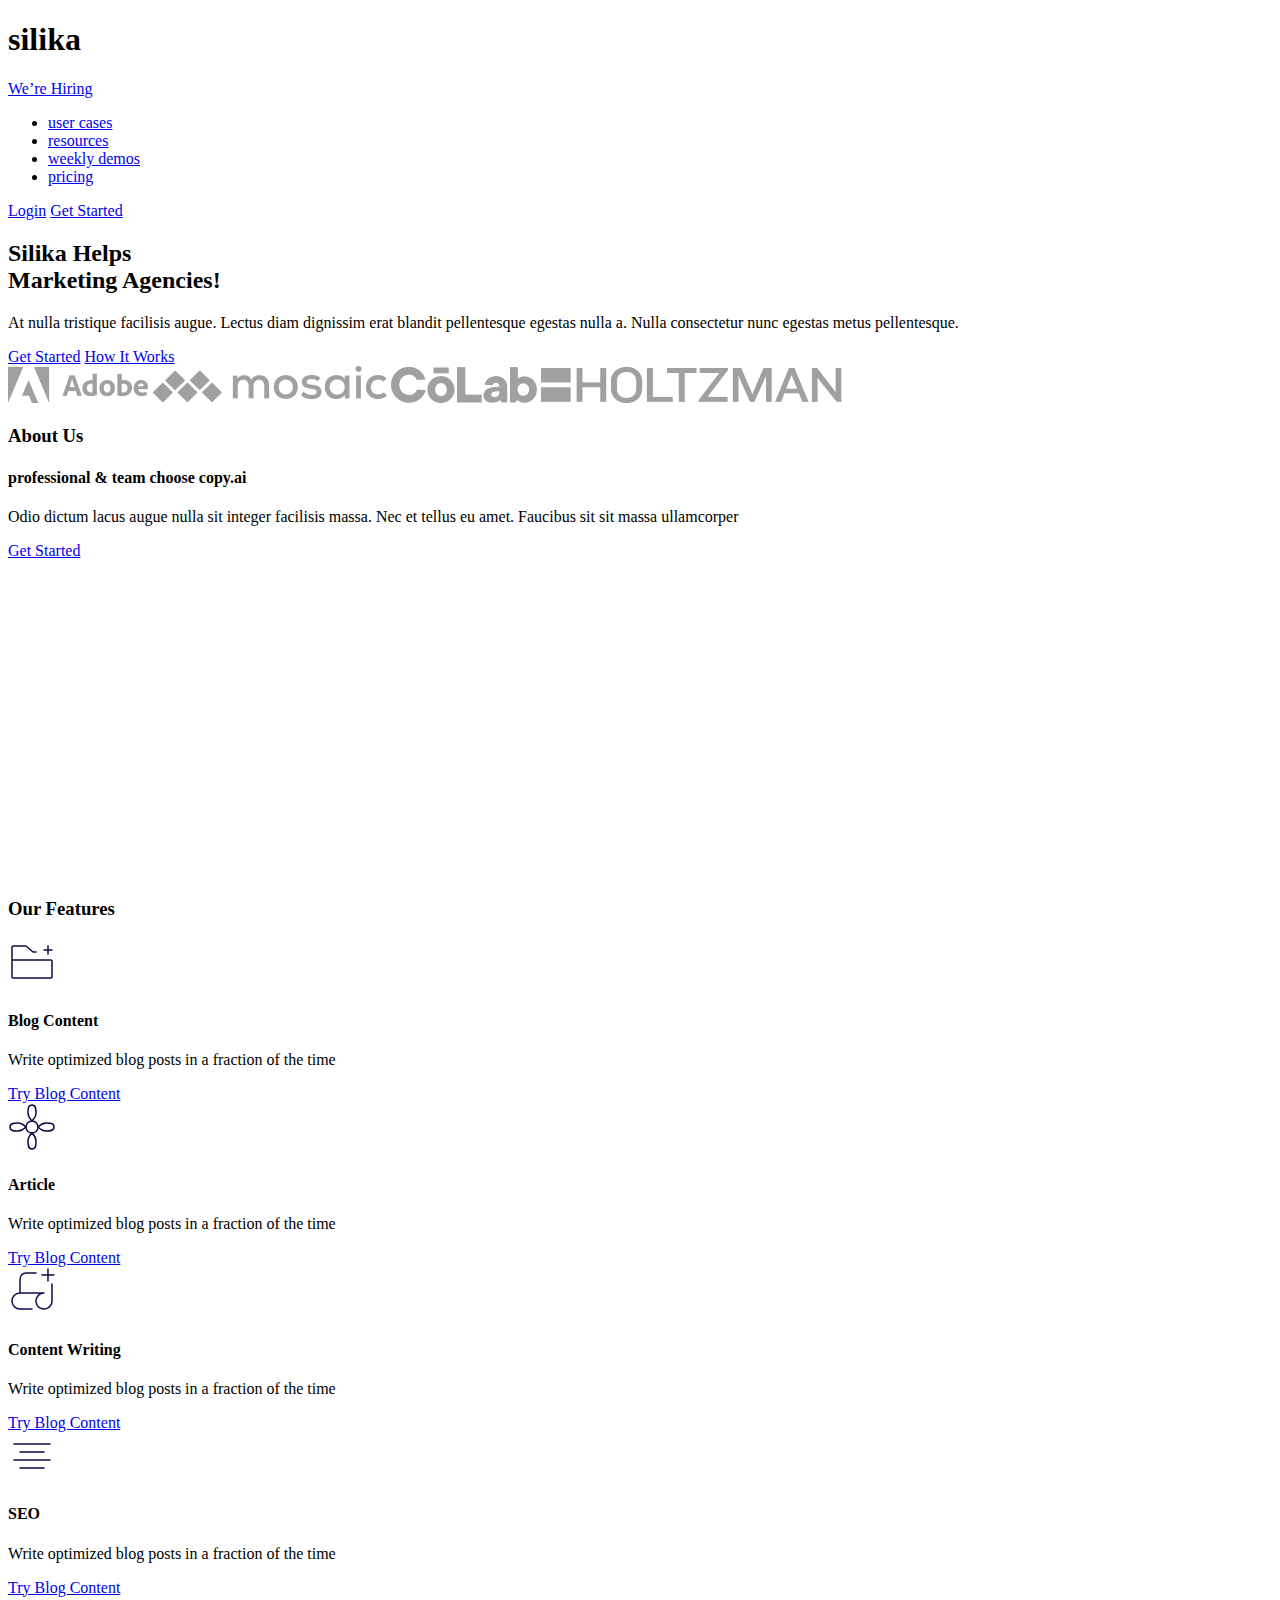
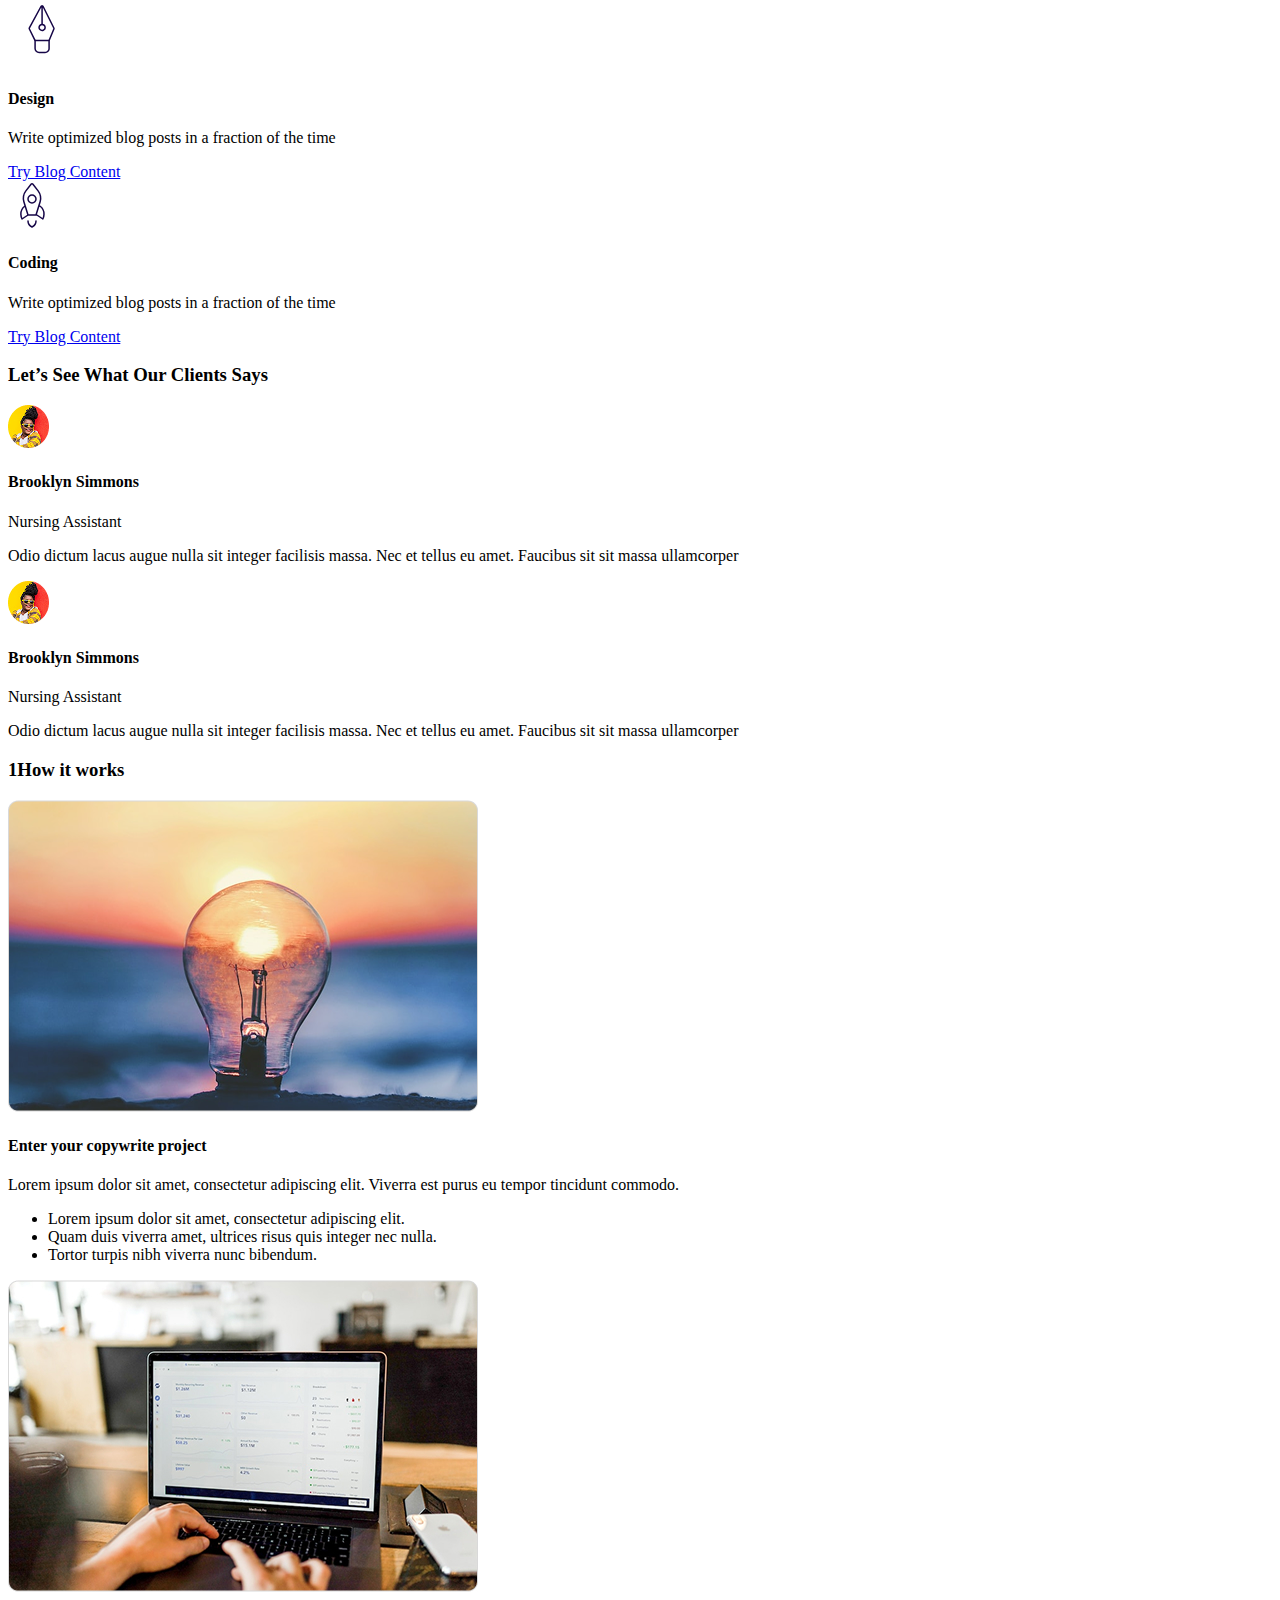
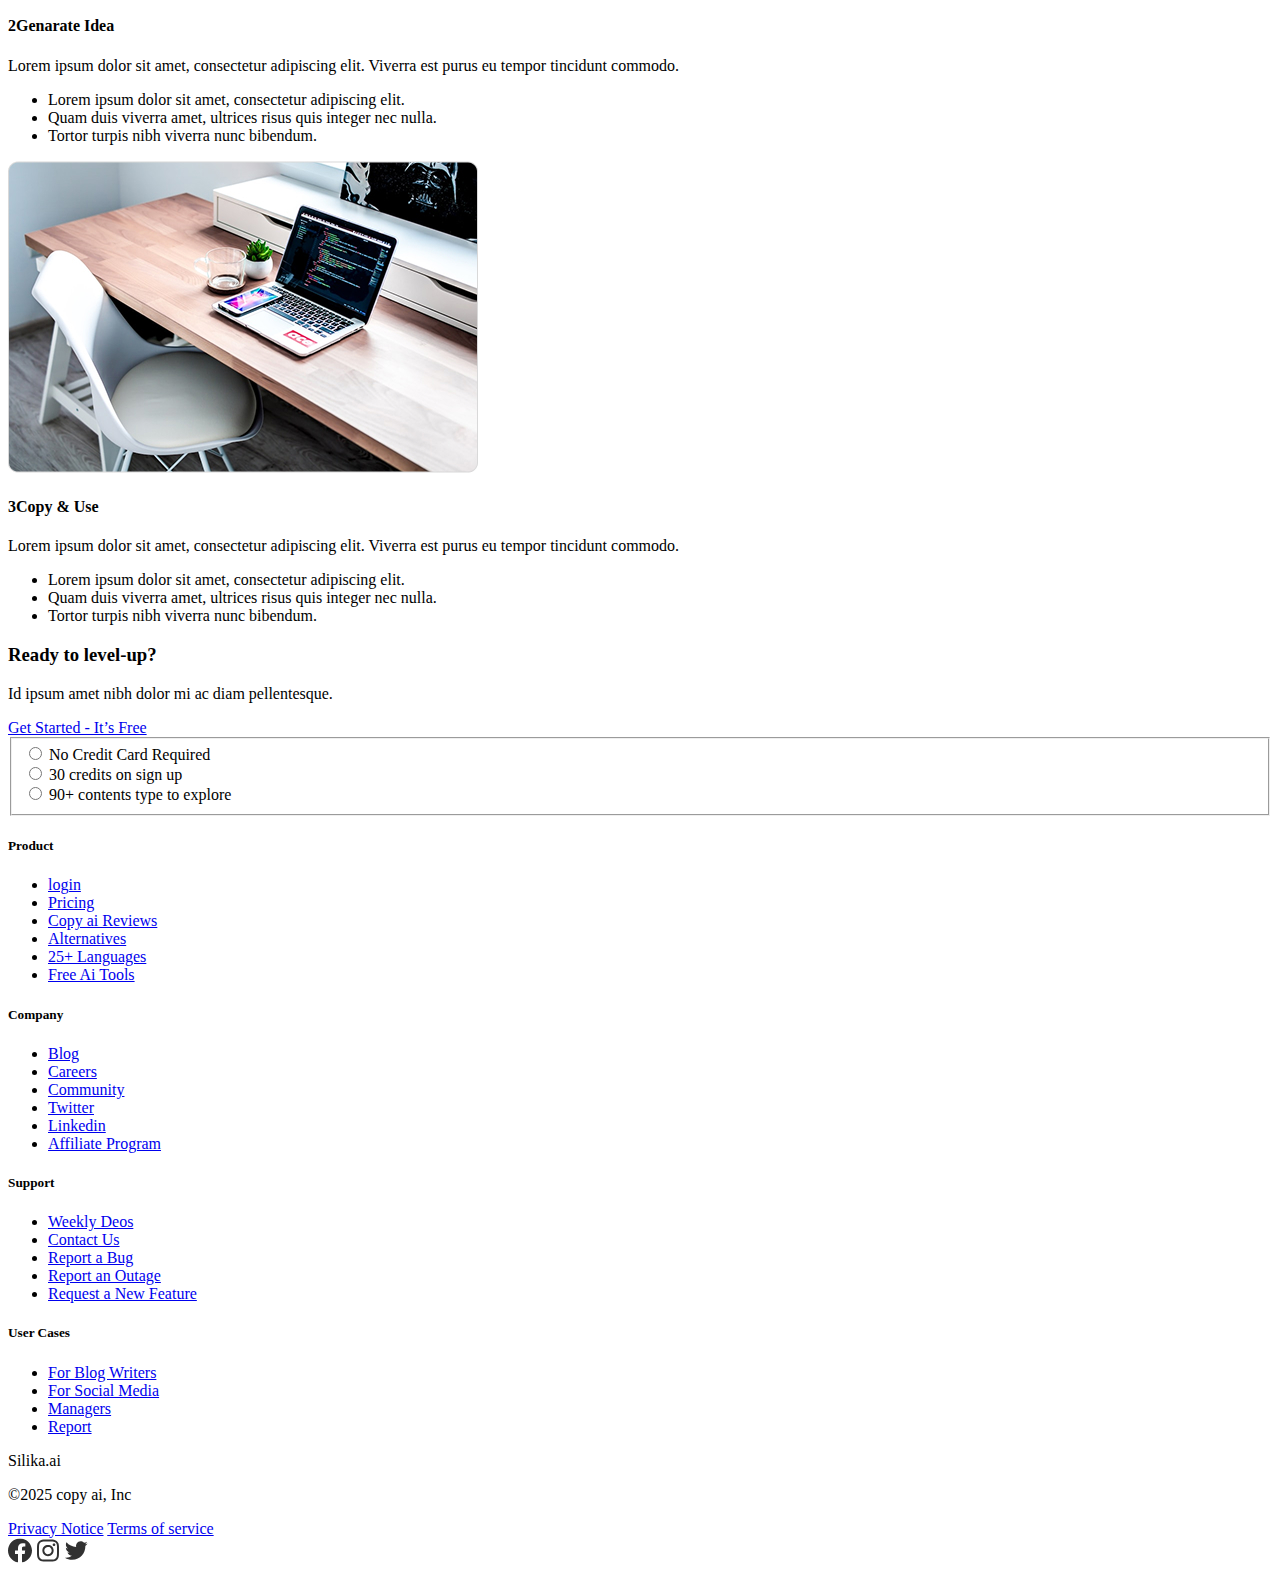
==== layout/index.html @ 6b73bc60 "feat:finalização do arquivo html do projeto layout" ====
<!DOCTYPE html>
<html lang="pt-br">

<head>
    <meta charset="UTF-8">
    <meta name="viewport" content="width=device-width, initial-scale=1.0">
    <title>Layout | Design Studio</title>
</head>

<body>
    <section class="top-header">
        <header>
            <div class="container">
                <div class="logo">
                    <h1>silika</h1>
                    <a href="#" class="red">We’re Hiring</a>
                </div>
                <!--fim: logo -->
                <nav>
                    <ul>
                        <li><a href="#">user cases</a></li>
                        <li><a href="#">resources</a></li>
                        <li><a href="#">weekly demos</a></li>
                        <li><a href="#">pricing</a></li>
                    </ul>
                </nav>
                <!-- fim:menu -->

                <div class="login">
                    <a href="#">Login</a>
                    <a href="#" class="green">Get Started</a>
                </div>

            </div>
        </header>

        <div class="cta">
            <div class="container">
                <h2>Silika Helps <br>Marketing Agencies!</h2>

                <p>At nulla tristique facilisis augue. Lectus diam dignissim erat blandit pellentesque egestas nulla a.
                    Nulla consectetur nunc egestas metus pellentesque.</p>

                <div class="bts-cta">
                    <a href="#" class="green">Get Started</a>
                    <a href="#" class="red">How It Works</a>
                </div>
            </div>
        </div>
    </section>
    <!-- section top-header -->

    <section class="brands">
        <div class="container">
            <img src="images/adobe.png" alt="adobe">
            <img src="images/mosaic.png" alt="mosaic">
            <img src="images/colab.png" alt="colab">
            <img src="images/holtzang.png" alt="holtzman">
        </div>
    </section>
    <!-- brands -->

    <section class="about-us">
        <h3>About Us</h3>
        <div class="container">
            <div class="about-us-description">
                <h4>professional & team choose copy.ai</h4>
                <p>Odio dictum lacus augue nulla sit integer facilisis massa. Nec et tellus eu amet. Faucibus sit sit
                    massa ullamcorper </p>

                <a href="#" class="green">Get Started</a>
            </div>

            <div class="about-us-video">
                <iframe width="560" height="315" src="https://www.youtube.com/embed/fX5WCe3d8WU?si=TjG-W9J1SDIpBG5j"
                    title="YouTube video player" frameborder="0"
                    allow="accelerometer; autoplay; clipboard-write; encrypted-media; gyroscope; picture-in-picture; web-share"
                    referrerpolicy="strict-origin-when-cross-origin" allowfullscreen></iframe>
            </div>
        </div>
    </section>
    <!-- about us -->

    <section class="our-features">
        <h3>Our Features</h3>
        <div class="container">
            <div class="card">
                <div class="icon-card">
                    <img src="images/icons/folder.svg">
                </div>
                <div class="description-card">
                    
                    <h4>Blog Content</h4>

                    <p>Write optimized blog posts in
                        a fraction of the time</p>

                    <a href="#">Try Blog Content</a>
                </div>
            </div>

            <!-- FIM:card -->

            <div class="card">
                <div class="icon-card">
                    <img src="images/icons/article.svg">
                </div>
                <div class="description-card">
                    
                    <h4>Article</h4>

                    <p>Write optimized blog posts in
                        a fraction of the time</p>

                    <a href="#">Try Blog Content</a>
                </div>
            </div>

            <!-- FIM:card -->

            <div class="card">
                <div class="icon-card">
                    <img src="images/icons/content.svg">
                </div>
                <div class="description-card">
                    
                    <h4>Content Writing</h4>

                    <p>Write optimized blog posts in
                        a fraction of the time</p>

                    <a href="#">Try Blog Content</a>
                </div>
            </div>

            <!-- FIM:card -->

            <div class="card">
                <div class="icon-card">
                    <img src="images/icons/seo.svg">
                </div>
                <div class="description-card">
                    
                    <h4>SEO</h4>

                    <p>Write optimized blog posts in
                        a fraction of the time</p>

                    <a href="#">Try Blog Content</a>
                </div>
            </div>

            <!-- FIM:card -->

            <div class="card">
                <div class="icon-card">
                    <img src="images/icons/design.svg">
                </div>
                <div class="description-card">
                    
                    <h4>Design</h4>

                    <p>Write optimized blog posts in
                        a fraction of the time</p>

                    <a href="#">Try Blog Content</a>
                </div>
            </div>

            <!-- FIM:card -->

            <div class="card">
                <div class="icon-card">
                    <img src="images/icons/coding.svg">
                </div>
                <div class="description-card">
                    
                    <h4>Coding</h4>

                    <p>Write optimized blog posts in
                        a fraction of the time</p>

                    <a href="#">Try Blog Content</a>
                </div>
            </div>

            <!-- FIM:card -->

        </div>
    </section>

    <section class="tesmionials">
        <h3>Let’s See What Our Clients Says</h3>
        <div class="container">
            <div class="testimoil-card">

                <div class="perfil">

                    <div class="photo-perfil">
                        <img src="images/perfil.png" alt="perfil">
                    </div>

                    <div class="perfil-name">
                        <h4>Brooklyn Simmons</h4>
                        <p class="position">Nursing Assistant</p>
                    </div>
                </div>
                <!-- FIM:perfil -->

                <div class="comments">
                    <p>Odio dictum lacus augue nulla sit integer facilisis massa. Nec et tellus eu amet. Faucibus sit sit massa ullamcorper</p>
                </div>
            </div>

            <div class="testimoil-card">

                <div class="perfil">

                    <div class="photo-perfil">
                        <img src="images/perfil.png" alt="perfil">
                    </div>

                    <div class="perfil-name">
                        <h4>Brooklyn Simmons</h4>
                        <p class="position">Nursing Assistant</p>
                    </div>
                </div>
                <!-- FIM:perfil -->

                <div class="comments">
                    <p>Odio dictum lacus augue nulla sit integer facilisis massa. Nec et tellus eu amet. Faucibus sit sit massa ullamcorper</p>
                </div>
            </div>

            <section class="works">
                <h3><span>1</span>How it works</h3>
                <div class="container">
                    <div class="image-works">
                        <img src="images/luz.png" alt="luz">
                    </div>

                    <div class="works-txt">
                        <h4>Enter your copywrite project</h4>
                        <p>Lorem ipsum dolor sit amet, consectetur adipiscing elit. Viverra est purus eu tempor tincidunt commodo.</p>
                        <ul>
                            <li>Lorem ipsum dolor sit amet, consectetur adipiscing elit.</li>
                            <li>Quam duis viverra amet, ultrices risus quis integer nec nulla.</li>
                            <li>Tortor turpis nibh viverra nunc bibendum.</li>
                        </ul>
                    </div>
                </div>

                <!-- FIM:works -->

                <div class="container">
                    <div class="image-works">
                        <img src="images/pc.jpg" alt="pc">
                    </div>

                    <div class="works-txt">
                        <h4><span>2</span>Genarate Idea</h4>
                        <p>Lorem ipsum dolor sit amet, consectetur adipiscing elit. Viverra est purus eu tempor tincidunt commodo.</p>
                        <ul>
                            <li>Lorem ipsum dolor sit amet, consectetur adipiscing elit.</li>
                            <li>Quam duis viverra amet, ultrices risus quis integer nec nulla.</li>
                            <li>Tortor turpis nibh viverra nunc bibendum.</li>
                        </ul>
                    </div>
                </div>
                
                <!-- FIM:works -->
                 
                <div class="container">
                    <div class="image-works">
                        <img src="images/not.jpg" alt="not">
                    </div>

                    <div class="works-txt">
                        <h4><span>3</span>Copy & Use</h4>
                        <p>Lorem ipsum dolor sit amet, consectetur adipiscing elit. Viverra est purus eu tempor tincidunt commodo.</p>
                        <ul>
                            <li>Lorem ipsum dolor sit amet, consectetur adipiscing elit.</li>
                            <li>Quam duis viverra amet, ultrices risus quis integer nec nulla.</li>
                            <li>Tortor turpis nibh viverra nunc bibendum.</li>
                        </ul>
                    </div>
                </div>
                
                <!-- FIM:works -->
            </section>

            <section class="ready">
                <h3>Ready to level-up?</h3>
                <div class="container">
                    <div class="ready-txt">
                        <p>Id ipsum amet nibh dolor mi ac diam pellentesque.</p>

                        <a href="#" class="green">Get Started - It’s Free</a>
                    </div>

                        <form>
                            <fieldset>
                                <div class="option">
                                    <input type="radio" name="plans" value="no-credit">
                                    <span>No Credit Card Required</span>
                                </div>

                                <div class="option-op">
                                    <input type="radio" name="plans" value="30-credit">
                                    <span>30 credits on sign up</span>
                                </div>

                                <div class="option-op">
                                    <input type="radio" name="plans" value="90-credit">
                                    <span>90+ contents type to explore</span>
                                </div>
                            </fieldset>
                        </form>

                </div>
            </section>

            <section>

                <footer>
                    <div class="container">
                        <div class="baseboard">
                            <h5>Product</h5>
                            <ul>
                                <li><a href="#">login</a></li>
                                <li><a href="#">Pricing</a></li>
                                <li><a href="#">Copy ai Reviews</a></li>
                                <li><a href="#">Alternatives</a></li>
                                <li><a href="#">25+ Languages</a></li>
                                <li><a href="#">Free Ai Tools</a></li>
                            </ul>
                        </div>

                        <div class="baseboard">
                            <h5>Company</h5>
                            <ul>
                                <li><a href="#">Blog</a></li>
                                <li><a href="#">Careers</a></li>
                                <li><a href="#">Community</a></li>
                                <li><a href="#">Twitter</a></li>
                                <li><a href="#">Linkedin</a></li>
                                <li><a href="#">Affiliate Program</a></li>
                            </ul>
                        </div>

                        <div class="baseboard">
                            <h5>Support</h5>
                            <ul>
                                <li><a href="#">Weekly Deos</a></li>
                                <li><a href="#">Contact Us</a></li>
                                <li><a href="#">Report a Bug</a></li>
                                <li><a href="#">Report an Outage</a></li>
                                <li><a href="#">Request a New Feature</a></li>
                            </ul>
                        </div>

                        <div class="baseboard">
                            <h5>User Cases</h5>
                            <ul>
                                <li><a href="#">For Blog Writers</a></li>
                                <li><a href="#">For Social Media</a></li>
                                <li><a href="#">Managers</a></li>
                                <li><a href="#">Report</a></li>
                            </ul>
                        </div>
                    </div>

                    <div class="container">
                        <div class="baseboard-links">
                            <p class="logo-footer">Silika.ai</p>
                            <p>&copy;2025 copy ai, Inc</p>

                            <a href="#">Privacy Notice</a>
                            <a href="#">Terms of service</a>
                        </div>

                        <div class="images-baseboard">
                            <a href="https://www.facebook.com/"><img src="images/icons/akar-icons_facebook-fill.svg" alt="facebook"></a>
                            <a href="https://www.instagram.com/"><img src="images/icons/akar-icons_instagram-fill.svg" alt="instagram"></a>
                            <a href="https://x.com/"><img src="images/icons/akar-icons_twitter-fill.svg" alt="twitter"></a>
                        </div>
                    </div>
                </footer>
            </section>
        </div>
    </section>
</body>

</html>
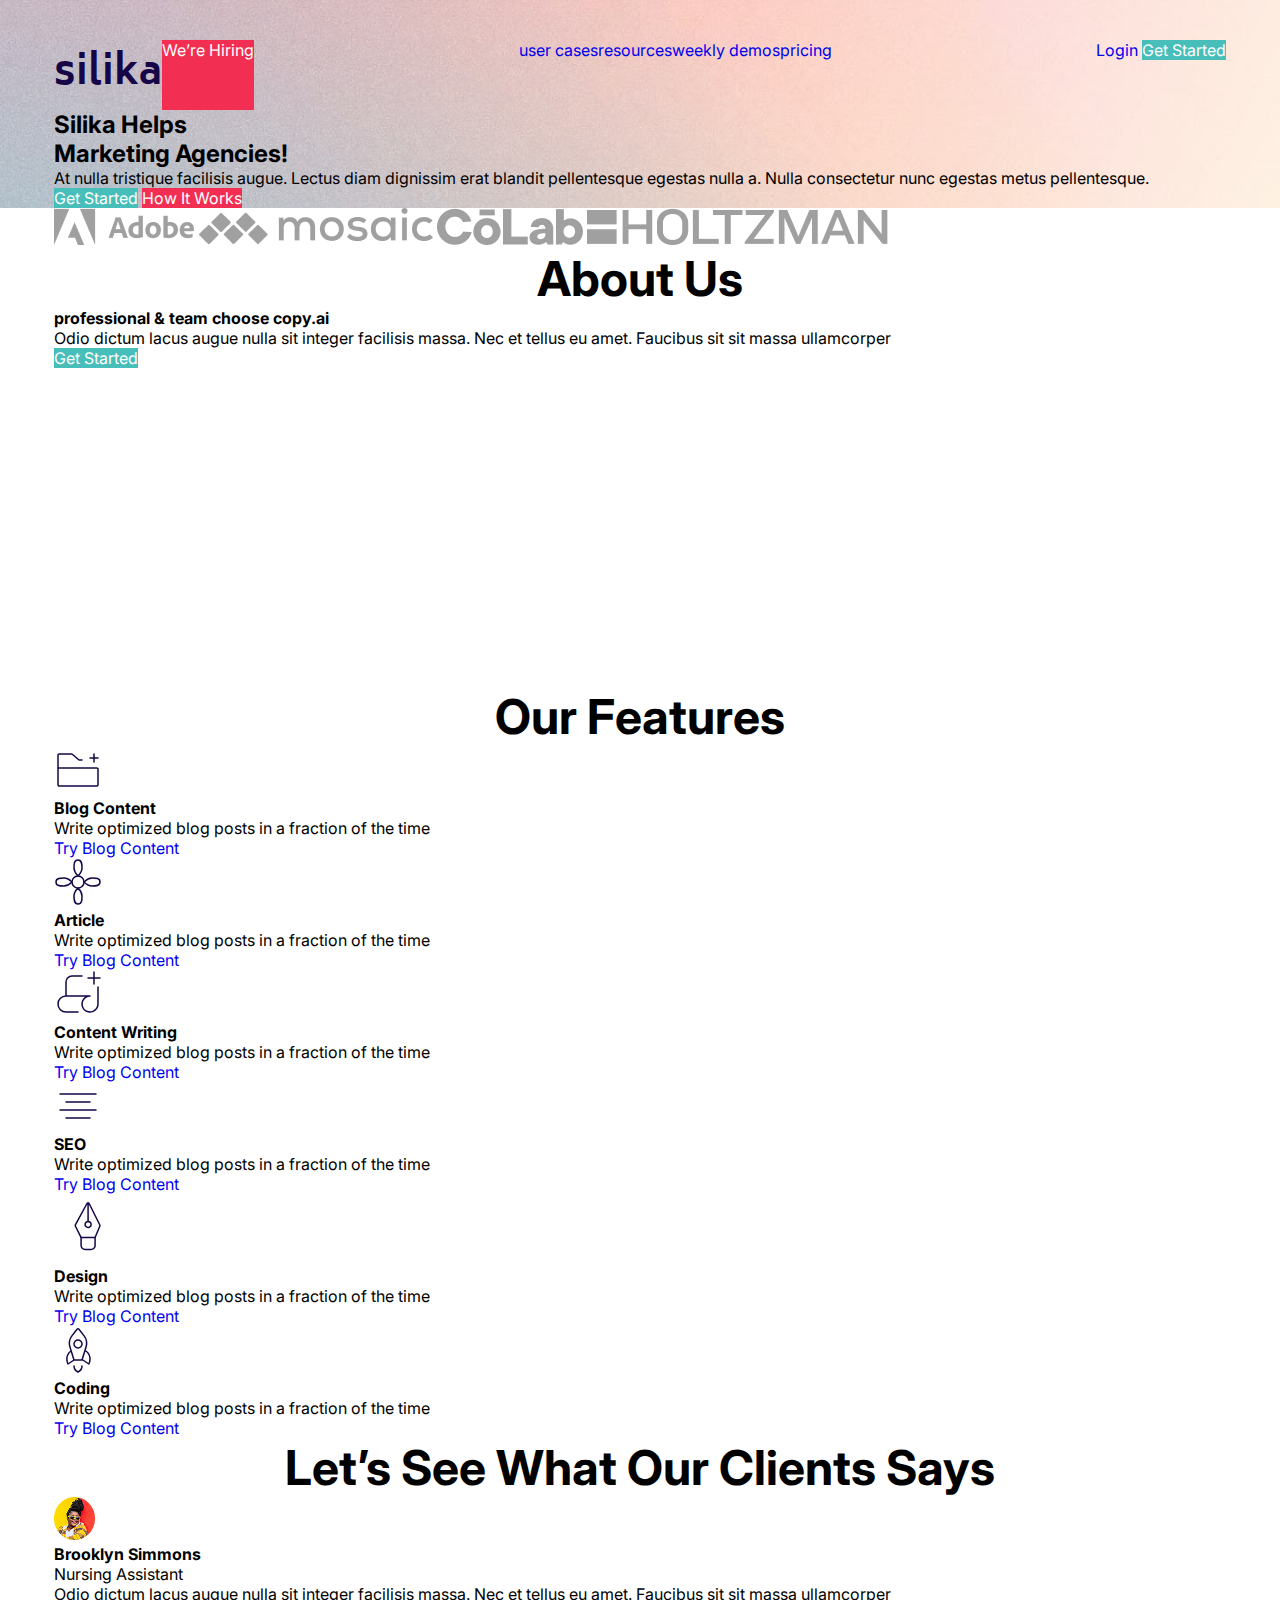
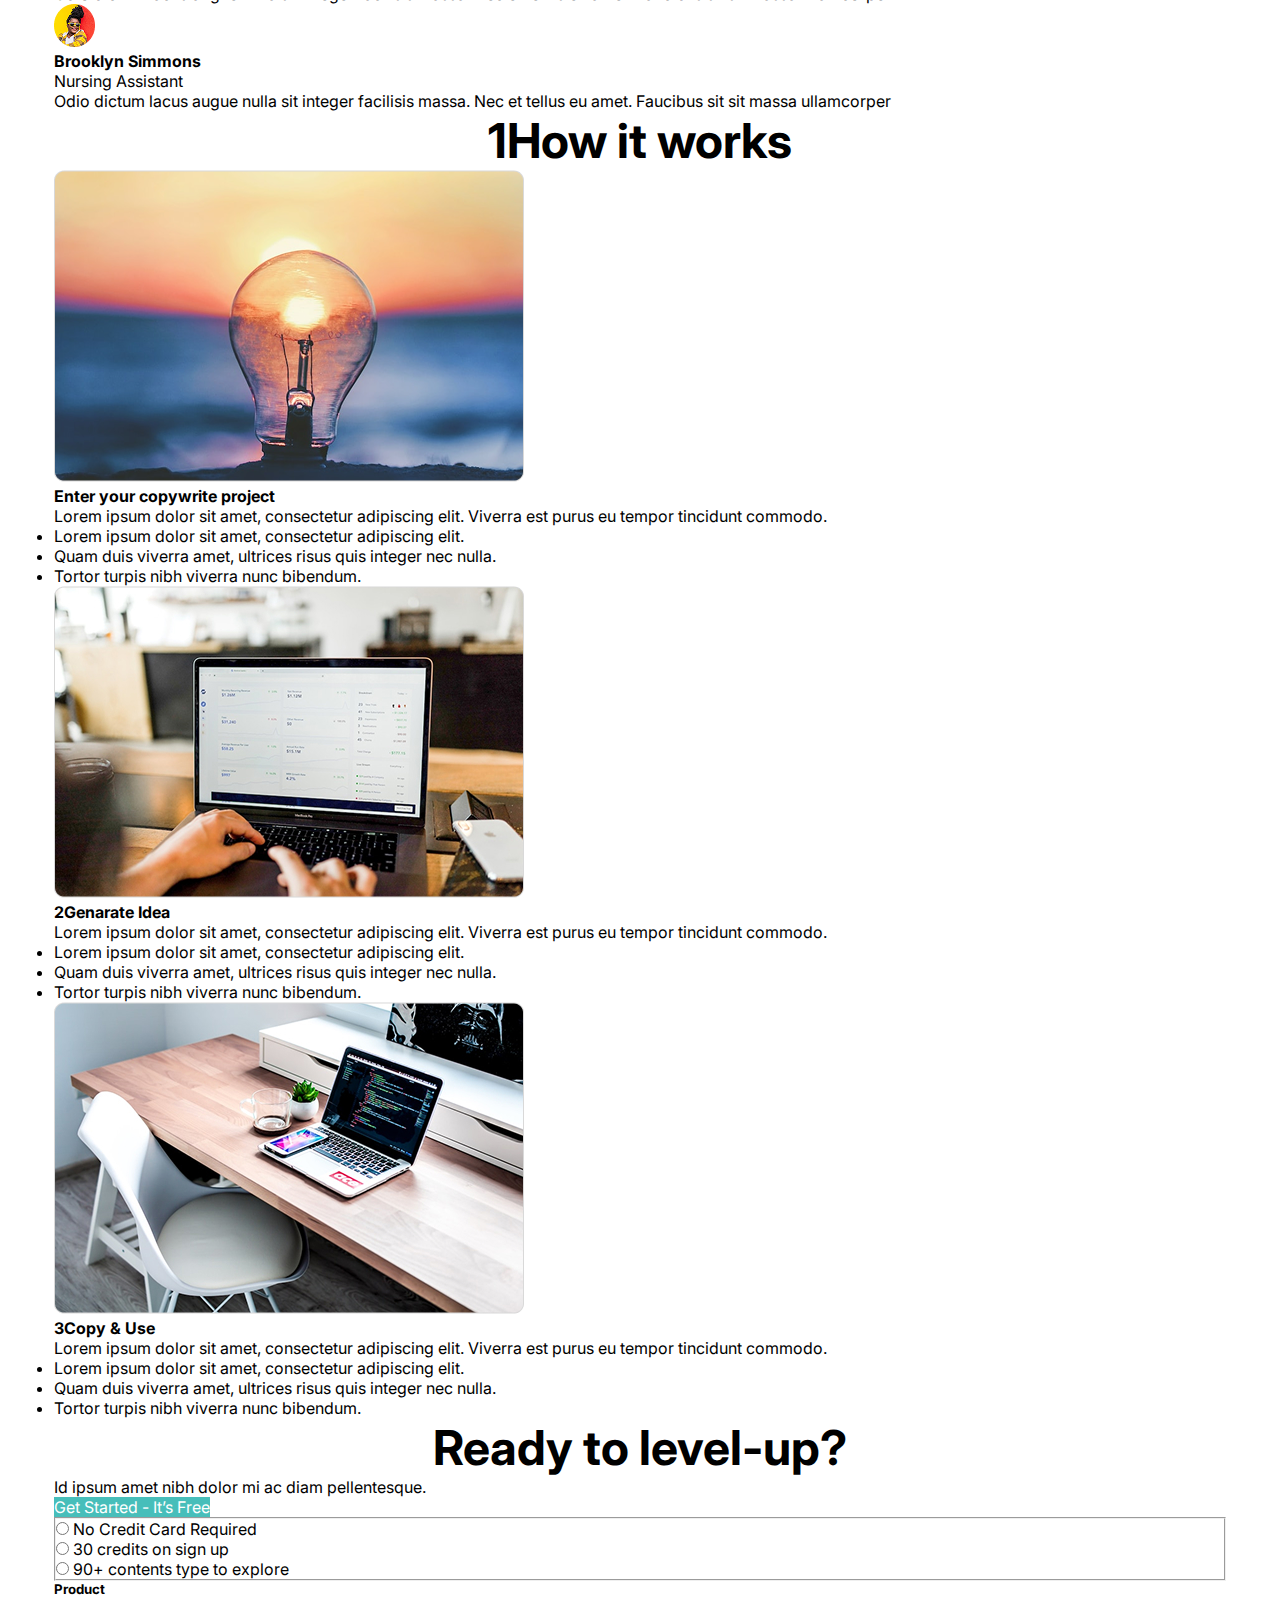
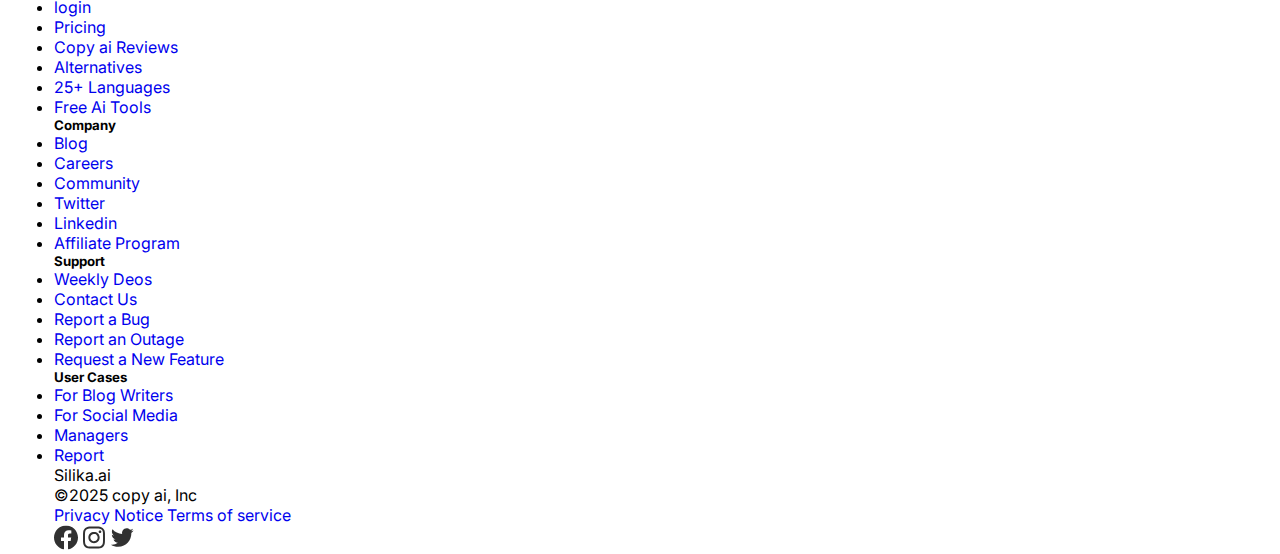
==== commit eff44a48: "feat:estilização do projeto layout" ====
--- a/layout/index.html
+++ b/layout/index.html
@@ -5,6 +5,13 @@
     <meta charset="UTF-8">
     <meta name="viewport" content="width=device-width, initial-scale=1.0">
     <title>Layout | Design Studio</title>
+
+    <link href="css/style.css" rel="stylesheet" type="text/css">
+
+    <!-- google fonts -->
+    <link rel="preconnect" href="https://fonts.googleapis.com">
+<link rel="preconnect" href="https://fonts.gstatic.com" crossorigin>
+<link href="https://fonts.googleapis.com/css2?family=Biryani:wght@200;300;400;600;700;800;900&family=Inter:ital,opsz,wght@0,14..32,100..900;1,14..32,100..900&display=swap" rel="stylesheet">
 </head>
 
 <body>
@@ -13,7 +20,7 @@
             <div class="container">
                 <div class="logo">
                     <h1>silika</h1>
-                    <a href="#" class="red">We’re Hiring</a>
+                    <a href="#" class="secondary-color">We’re Hiring</a>
                 </div>
                 <!--fim: logo -->
                 <nav>
@@ -28,7 +35,7 @@
 
                 <div class="login">
                     <a href="#">Login</a>
-                    <a href="#" class="green">Get Started</a>
+                    <a href="#" class="primary-color">Get Started</a>
                 </div>
 
             </div>
@@ -42,8 +49,8 @@
                     Nulla consectetur nunc egestas metus pellentesque.</p>
 
                 <div class="bts-cta">
-                    <a href="#" class="green">Get Started</a>
-                    <a href="#" class="red">How It Works</a>
+                    <a href="#" class="primary-color">Get Started</a>
+                    <a href="#" class="secondary-color">How It Works</a>
                 </div>
             </div>
         </div>
@@ -68,7 +75,7 @@
                 <p>Odio dictum lacus augue nulla sit integer facilisis massa. Nec et tellus eu amet. Faucibus sit sit
                     massa ullamcorper </p>
 
-                <a href="#" class="green">Get Started</a>
+                <a href="#" class="primary-color">Get Started</a>
             </div>
 
             <div class="about-us-video">
@@ -89,7 +96,7 @@
                     <img src="images/icons/folder.svg">
                 </div>
                 <div class="description-card">
-                    
+
                     <h4>Blog Content</h4>
 
                     <p>Write optimized blog posts in
@@ -106,7 +113,7 @@
                     <img src="images/icons/article.svg">
                 </div>
                 <div class="description-card">
-                    
+
                     <h4>Article</h4>
 
                     <p>Write optimized blog posts in
@@ -123,7 +130,7 @@
                     <img src="images/icons/content.svg">
                 </div>
                 <div class="description-card">
-                    
+
                     <h4>Content Writing</h4>
 
                     <p>Write optimized blog posts in
@@ -140,7 +147,7 @@
                     <img src="images/icons/seo.svg">
                 </div>
                 <div class="description-card">
-                    
+
                     <h4>SEO</h4>
 
                     <p>Write optimized blog posts in
@@ -157,7 +164,7 @@
                     <img src="images/icons/design.svg">
                 </div>
                 <div class="description-card">
-                    
+
                     <h4>Design</h4>
 
                     <p>Write optimized blog posts in
@@ -174,7 +181,7 @@
                     <img src="images/icons/coding.svg">
                 </div>
                 <div class="description-card">
-                    
+
                     <h4>Coding</h4>
 
                     <p>Write optimized blog posts in
@@ -208,7 +215,8 @@
                 <!-- FIM:perfil -->
 
                 <div class="comments">
-                    <p>Odio dictum lacus augue nulla sit integer facilisis massa. Nec et tellus eu amet. Faucibus sit sit massa ullamcorper</p>
+                    <p>Odio dictum lacus augue nulla sit integer facilisis massa. Nec et tellus eu amet. Faucibus sit
+                        sit massa ullamcorper</p>
                 </div>
             </div>
 
@@ -228,7 +236,8 @@
                 <!-- FIM:perfil -->
 
                 <div class="comments">
-                    <p>Odio dictum lacus augue nulla sit integer facilisis massa. Nec et tellus eu amet. Faucibus sit sit massa ullamcorper</p>
+                    <p>Odio dictum lacus augue nulla sit integer facilisis massa. Nec et tellus eu amet. Faucibus sit
+                        sit massa ullamcorper</p>
                 </div>
             </div>
 
@@ -241,7 +250,8 @@
 
                     <div class="works-txt">
                         <h4>Enter your copywrite project</h4>
-                        <p>Lorem ipsum dolor sit amet, consectetur adipiscing elit. Viverra est purus eu tempor tincidunt commodo.</p>
+                        <p>Lorem ipsum dolor sit amet, consectetur adipiscing elit. Viverra est purus eu tempor
+                            tincidunt commodo.</p>
                         <ul>
                             <li>Lorem ipsum dolor sit amet, consectetur adipiscing elit.</li>
                             <li>Quam duis viverra amet, ultrices risus quis integer nec nulla.</li>
@@ -259,7 +269,8 @@
 
                     <div class="works-txt">
                         <h4><span>2</span>Genarate Idea</h4>
-                        <p>Lorem ipsum dolor sit amet, consectetur adipiscing elit. Viverra est purus eu tempor tincidunt commodo.</p>
+                        <p>Lorem ipsum dolor sit amet, consectetur adipiscing elit. Viverra est purus eu tempor
+                            tincidunt commodo.</p>
                         <ul>
                             <li>Lorem ipsum dolor sit amet, consectetur adipiscing elit.</li>
                             <li>Quam duis viverra amet, ultrices risus quis integer nec nulla.</li>
@@ -267,9 +278,9 @@
                         </ul>
                     </div>
                 </div>
-                
+
                 <!-- FIM:works -->
-                 
+
                 <div class="container">
                     <div class="image-works">
                         <img src="images/not.jpg" alt="not">
@@ -277,7 +288,8 @@
 
                     <div class="works-txt">
                         <h4><span>3</span>Copy & Use</h4>
-                        <p>Lorem ipsum dolor sit amet, consectetur adipiscing elit. Viverra est purus eu tempor tincidunt commodo.</p>
+                        <p>Lorem ipsum dolor sit amet, consectetur adipiscing elit. Viverra est purus eu tempor
+                            tincidunt commodo.</p>
                         <ul>
                             <li>Lorem ipsum dolor sit amet, consectetur adipiscing elit.</li>
                             <li>Quam duis viverra amet, ultrices risus quis integer nec nulla.</li>
@@ -285,7 +297,7 @@
                         </ul>
                     </div>
                 </div>
-                
+
                 <!-- FIM:works -->
             </section>
 
@@ -295,27 +307,27 @@
                     <div class="ready-txt">
                         <p>Id ipsum amet nibh dolor mi ac diam pellentesque.</p>
 
-                        <a href="#" class="green">Get Started - It’s Free</a>
-                    </div>
-
-                        <form>
-                            <fieldset>
-                                <div class="option">
-                                    <input type="radio" name="plans" value="no-credit">
-                                    <span>No Credit Card Required</span>
-                                </div>
-
-                                <div class="option-op">
-                                    <input type="radio" name="plans" value="30-credit">
-                                    <span>30 credits on sign up</span>
-                                </div>
-
-                                <div class="option-op">
-                                    <input type="radio" name="plans" value="90-credit">
-                                    <span>90+ contents type to explore</span>
-                                </div>
-                            </fieldset>
-                        </form>
+                        <a href="#" class="primary-color">Get Started - It’s Free</a>
+                    </div>
+
+                    <form>
+                        <fieldset>
+                            <div class="option">
+                                <input type="radio" name="plans" value="no-credit">
+                                <span>No Credit Card Required</span>
+                            </div>
+
+                            <div class="option-op">
+                                <input type="radio" name="plans" value="30-credit">
+                                <span>30 credits on sign up</span>
+                            </div>
+
+                            <div class="option-op">
+                                <input type="radio" name="plans" value="90-credit">
+                                <span>90+ contents type to explore</span>
+                            </div>
+                        </fieldset>
+                    </form>
 
                 </div>
             </section>
@@ -380,9 +392,12 @@
                         </div>
 
                         <div class="images-baseboard">
-                            <a href="https://www.facebook.com/"><img src="images/icons/akar-icons_facebook-fill.svg" alt="facebook"></a>
-                            <a href="https://www.instagram.com/"><img src="images/icons/akar-icons_instagram-fill.svg" alt="instagram"></a>
-                            <a href="https://x.com/"><img src="images/icons/akar-icons_twitter-fill.svg" alt="twitter"></a>
+                            <a href="https://www.facebook.com/"><img src="images/icons/akar-icons_facebook-fill.svg"
+                                    alt="facebook"></a>
+                            <a href="https://www.instagram.com/"><img src="images/icons/akar-icons_instagram-fill.svg"
+                                    alt="instagram"></a>
+                            <a href="https://x.com/"><img src="images/icons/akar-icons_twitter-fill.svg"
+                                    alt="twitter"></a>
                         </div>
                     </div>
                 </footer>
--- a/layout/css/style.css
+++ b/layout/css/style.css
@@ -0,0 +1,66 @@
+*{
+    margin: 0;
+    padding: 0;
+    font-family: "Inter", sans-serif;
+}
+
+/* variáveis */
+:root{
+    --primary-color: #47BEBA;
+    --secondary-color: #F22E52;
+    --text-color-button: #ffffff;
+}
+
+.primary-color{
+    background: var(--primary-color);
+    color: var(--text-color-button);
+}
+
+.secondary-color{
+    background:var(--secondary-color) ;
+    color: var(--text-color-button);
+}
+
+.container{
+    width: 1172px;
+    margin: auto;
+}
+
+h1{
+    font-family: "Biryani", sans-serif;
+    font-size: 40px;
+    font-weight: bold;
+    color: #160647;
+}
+
+h3{
+    text-align: center;
+    font-size: 48px;
+    font-weight: bold;
+}
+
+a{
+    text-decoration: none;
+}
+
+/* top header */
+
+.top-header{
+    background: url(../images/background.jpg) no-repeat;
+    background-size: cover;
+    padding-top: 40px;
+}
+
+.top-header header .container{
+    display: flex;
+    justify-content: space-between;
+}
+
+.top-header .logo{
+    display: flex;
+}
+
+nav ul{
+    display: flex;
+    list-style: none;
+}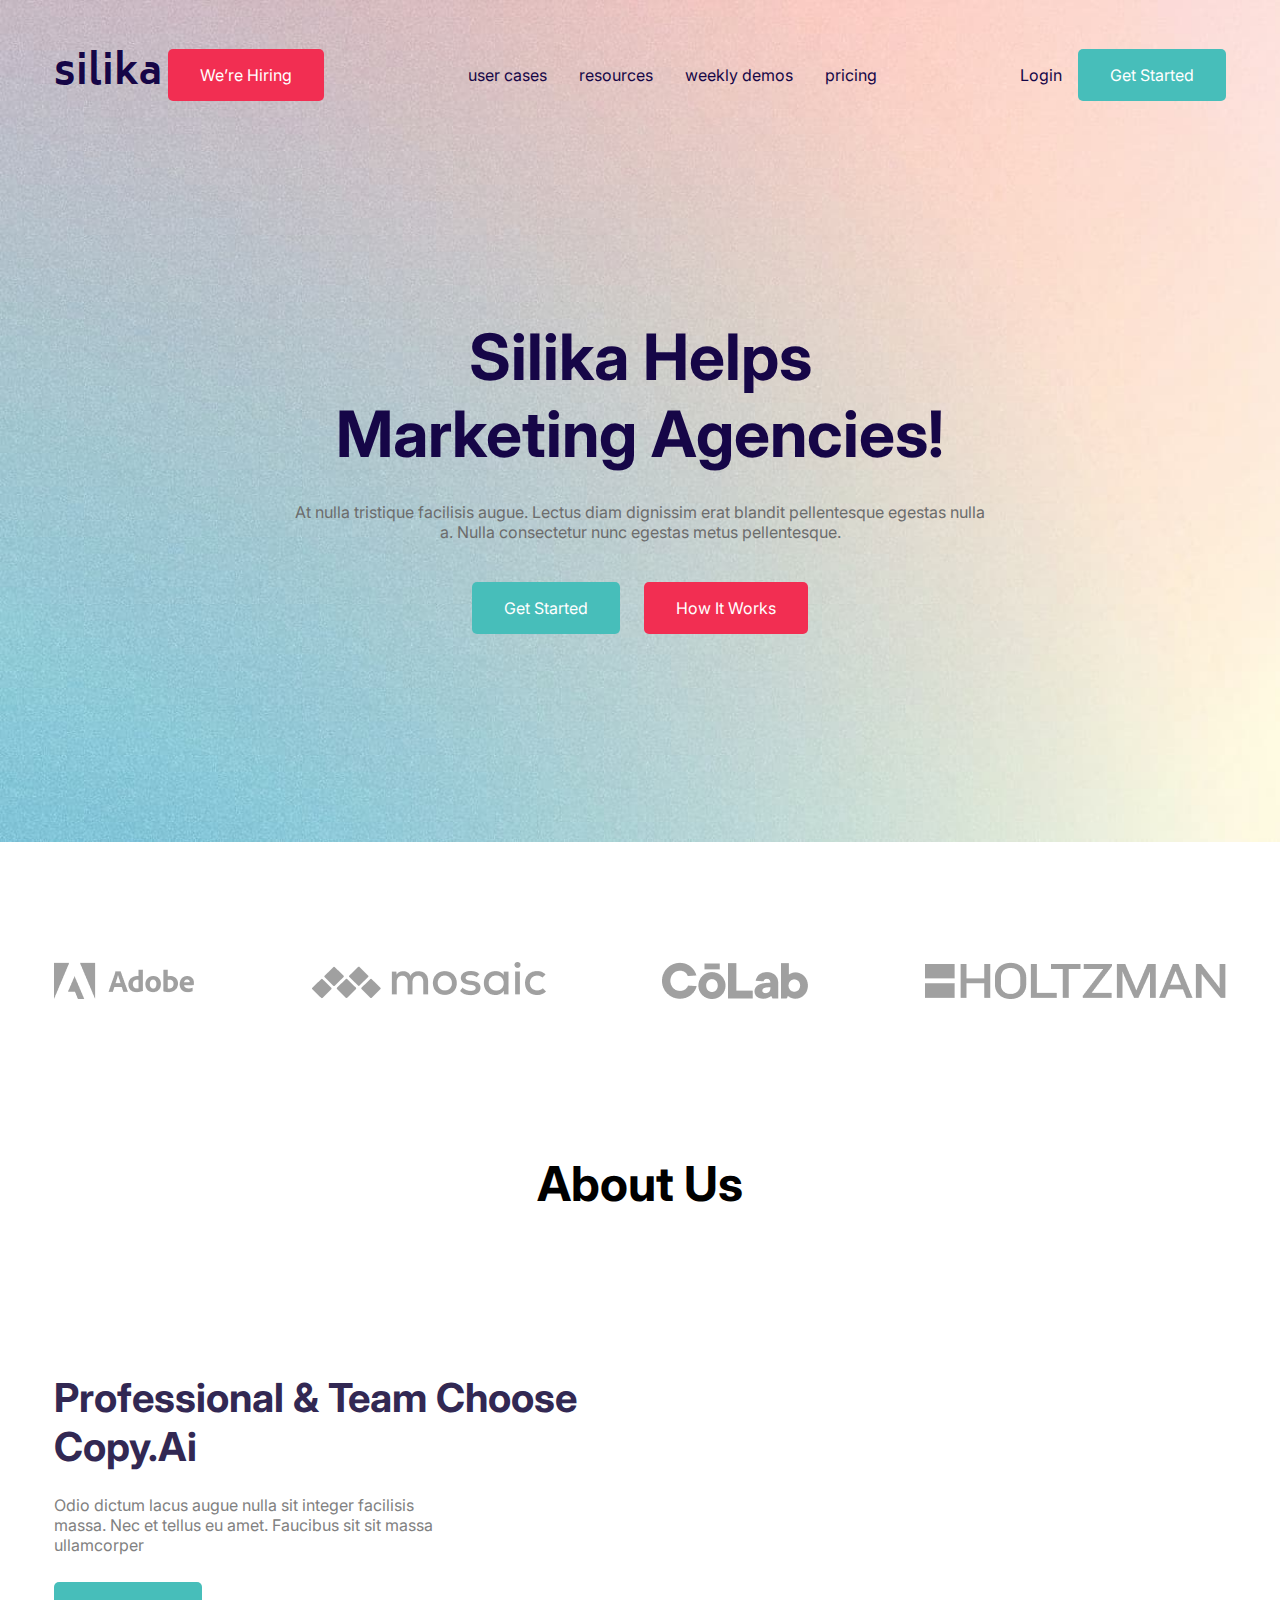
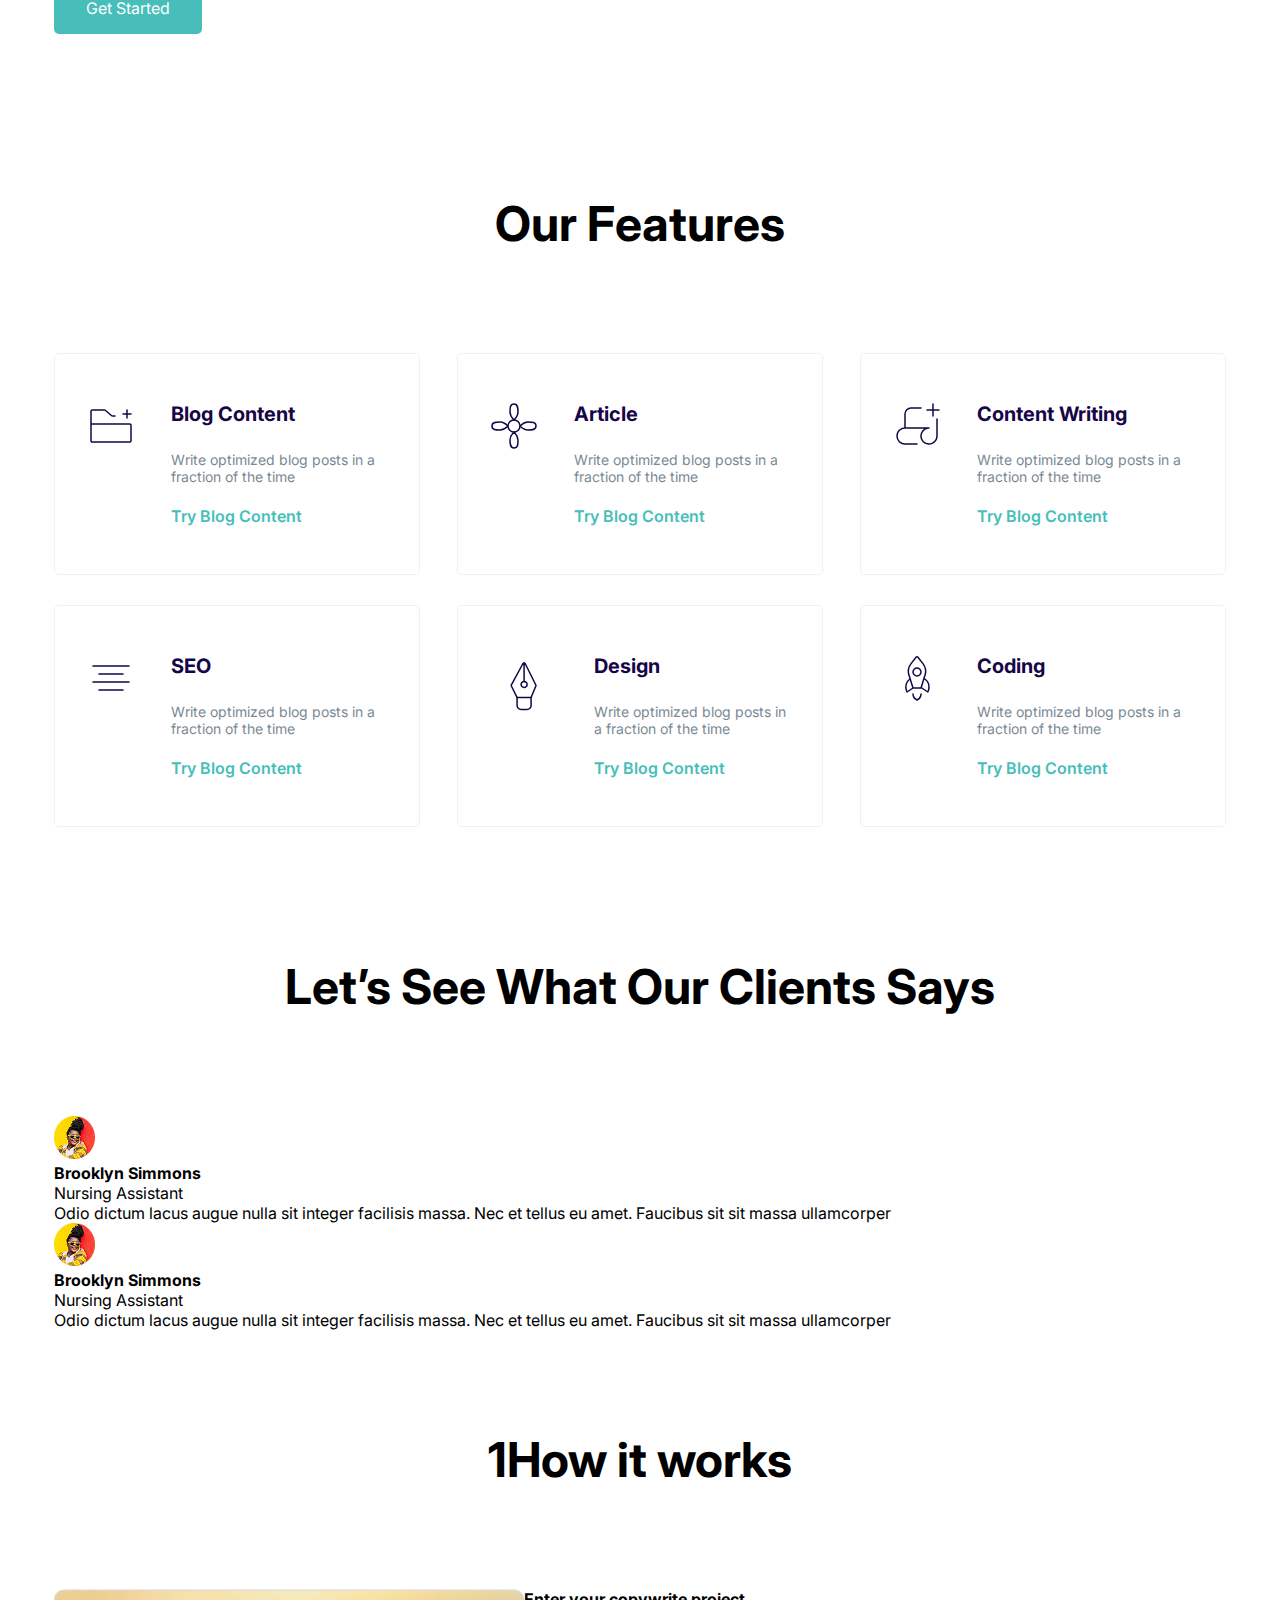
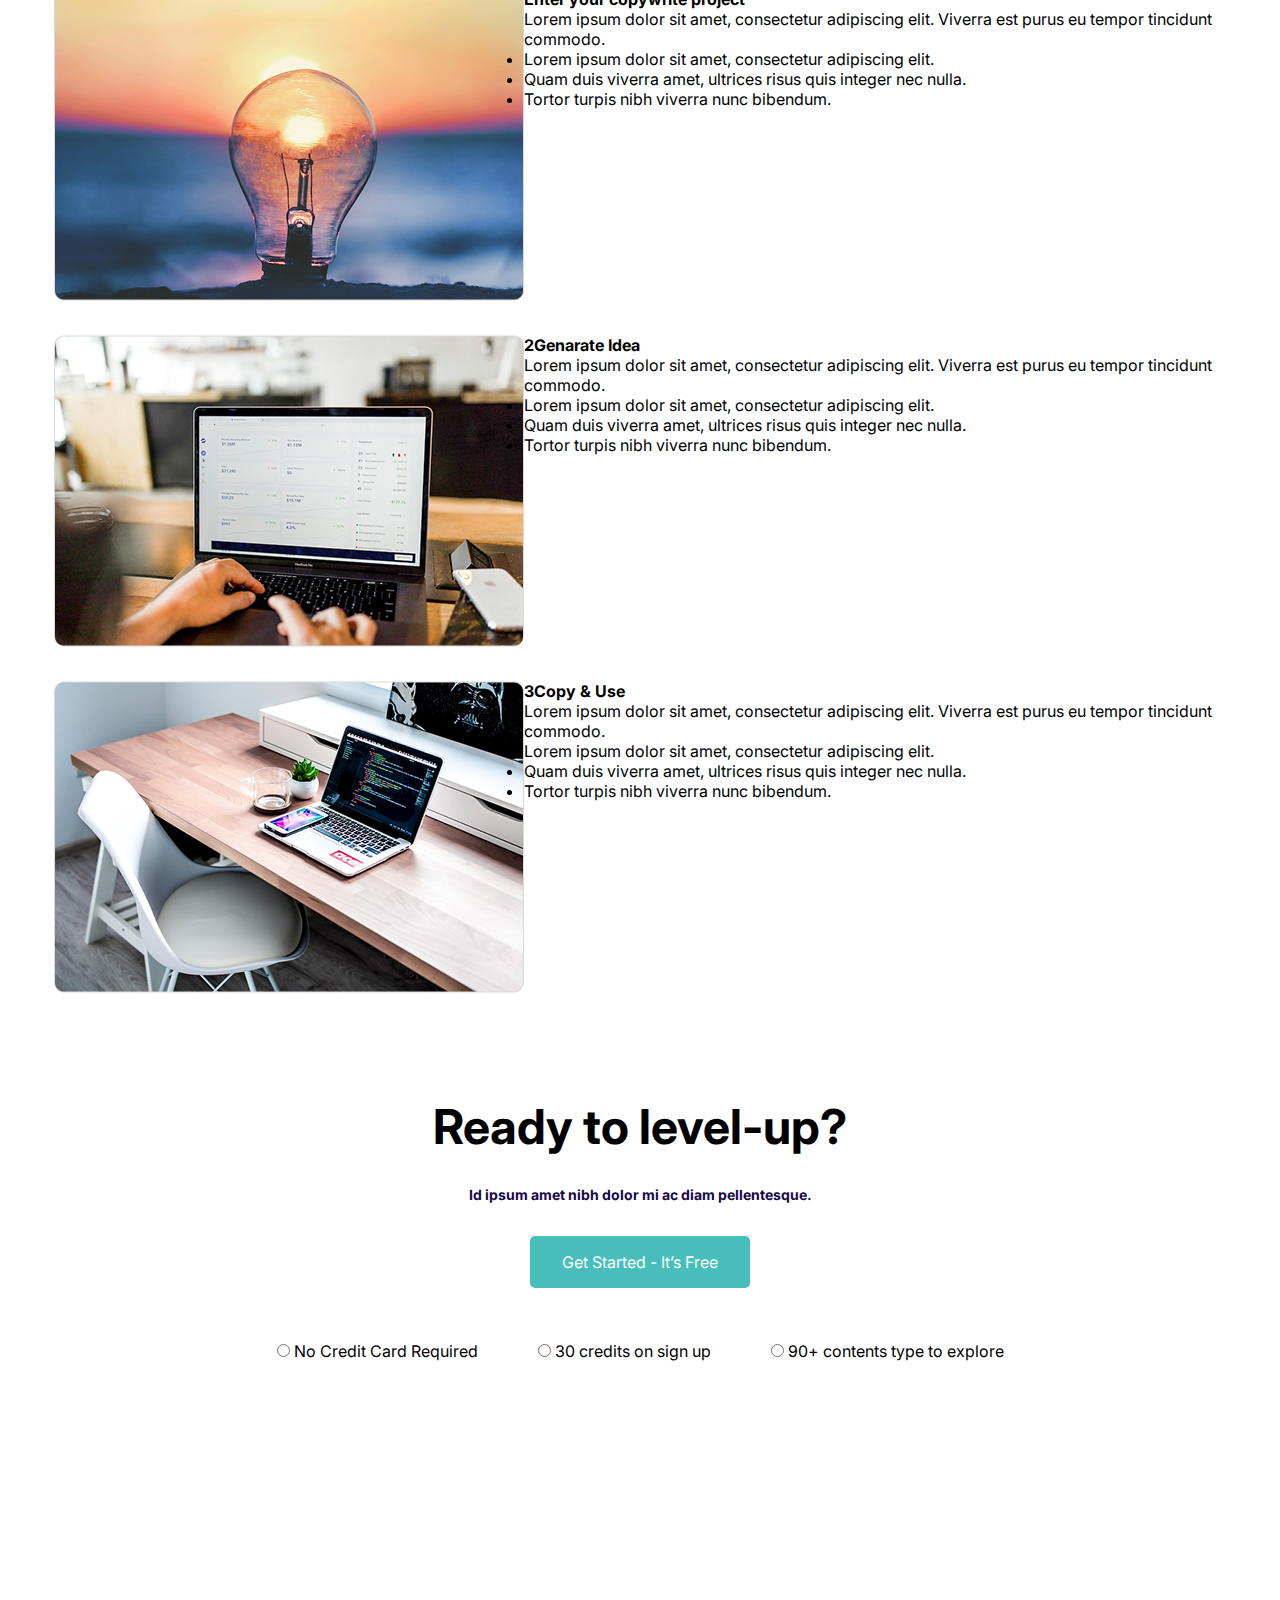
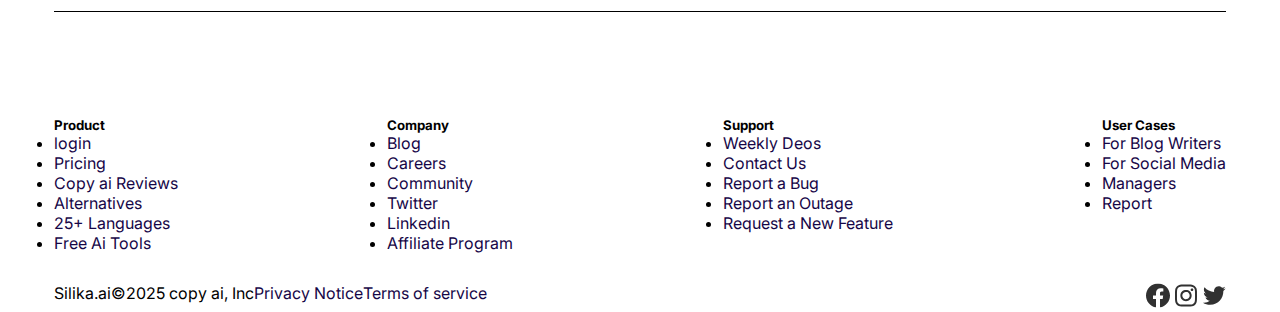
==== commit 7458861e: "fix: ajuste da borda superior" ====
--- a/layout/index.html
+++ b/layout/index.html
@@ -335,7 +335,7 @@
             <section>
 
                 <footer>
-                    <div class="container">
+                    <div class="container top">
                         <div class="baseboard">
                             <h5>Product</h5>
                             <ul>
--- a/layout/css/style.css
+++ b/layout/css/style.css
@@ -6,19 +6,26 @@
 
 /* variáveis */
 :root{
-    --primary-color: #47BEBA;
-    --secondary-color: #F22E52;
-    --text-color-button: #ffffff;
+    --primary-color:#47BEBA;
+    --secondary-color:#F22E52;
+    --text-color-button:#FFF;
+    --padding-button:1rem 2rem;
 }
 
 .primary-color{
     background: var(--primary-color);
     color: var(--text-color-button);
+    padding: var(--padding-button);
+    display: inline-block;
+    border-radius: 5px;
 }
 
 .secondary-color{
-    background:var(--secondary-color) ;
+    background: var(--secondary-color);
     color: var(--text-color-button);
+    padding: var(--padding-button);
+    display: inline-block;
+    border-radius: 5px;
 }
 
 .container{
@@ -37,11 +44,15 @@
     text-align: center;
     font-size: 48px;
     font-weight: bold;
+    margin: 100px 0;
 }
 
 a{
     text-decoration: none;
-}
+    color: #160647;
+}
+
+
 
 /* top header */
 
@@ -54,13 +65,288 @@
 .top-header header .container{
     display: flex;
     justify-content: space-between;
+
 }
 
 .top-header .logo{
     display: flex;
+    align-items: center;
+}
+
+.top-header .logo h1{
+    margin-right: 6px;
+}
+
+nav{
+    display: flex;
+    align-items: center;
 }
 
 nav ul{
     display: flex;
     list-style: none;
-}+}
+
+nav ul li{
+    margin: 0 16px;
+}
+
+.login{
+    display: flex;
+    align-items: center;
+}
+
+.login .primary-color{
+    margin-left: 16px;
+}
+
+/*cta */
+
+.cta{
+    padding: 208px 0;
+}
+
+
+.cta .container{
+    display: flex;
+    flex-direction: column;
+    align-items: center;
+}
+
+.cta h2{
+    font-size: 64px;    
+    color: #160647;
+    text-align: center;
+}
+
+.cta p{
+    margin: 30px 0 40px;
+    width: 697px;
+    text-align: center;
+    color: #6C6C6C;
+}
+
+.cta a{
+    margin: 0 10px;
+}
+
+.cta a:hover{
+    box-shadow: 0 0 10px #AAA;
+}
+
+.brands .container{
+    display: flex;
+    justify-content: space-between;
+    margin: 120px auto 155px;
+}
+
+.about-us h3{
+    margin-bottom: 100px;
+}
+
+.about-us .container{
+    display: flex;
+    justify-content: space-between;
+
+}
+
+.about-us .container .about-us-description{
+    padding: 60px 0;
+}
+
+.about-us .container .about-us-description h4{
+    font-size: 40px;
+    color: #322853;
+    text-transform: capitalize;
+}
+
+.about-us .container .about-us-description p{
+    margin: 24px 0 27px;
+    color: #818181;
+    width: 383px;
+}
+
+/*our features */
+
+.our-features h3{
+    margin: 100px 0;
+}
+
+.our-features .container{
+    display: flex;
+    justify-content: space-between;
+    flex-wrap: wrap;
+}
+
+.our-features .container .card{
+    width: 300px;
+    padding: 48px 32px;
+    border: 1px solid #F1F1F1;
+    border-radius: 5px;
+    margin-bottom: 30px;
+    display: flex;
+}
+
+.our-features .container .card .icon-card{
+    margin-right: 36px;
+}
+
+.our-features h4{
+    font-size: 20px;
+    color: #160647;
+}
+
+.our-features p{
+    color: #7A8994;
+    margin: 25px 0 21px;
+    font-size: 14px;
+}
+
+.our-features a{
+    color: var(--primary-color);
+    font-weight: 600;
+    transition: all ease-in 0.3s;
+}
+
+.our-features a:hover{
+    text-decoration: underline;
+    color: #322853;
+}
+
+/*testimonials */
+
+.testimonials .container{
+    width: 821px;
+    margin: auto;
+    display: flex;
+    justify-content: space-between;
+}
+
+.testimonials h3{
+    width: 498px;
+    text-align: center;
+    margin: 100px auto;
+}
+
+.testimonials .testimonial-card{
+    width: 339px;
+    padding: 50px 30px;
+    border: 1px solid #F1F1F1;
+    border-radius: 5px;
+}
+
+.testimonial-card .perfil{
+    display: flex;
+    margin-bottom: 24px;
+}
+
+.testimonial-card .perfil .photo-perfil{
+    margin-right: 16px;
+}
+
+.testimonial-card h4{
+    font-size: 20px;
+    color: #160647;
+}
+
+.testimonial-card p{
+    color: #7A8994;
+}
+
+/* works */
+
+.works .container{
+    display: flex;
+    justify-content: space-between;
+    margin-bottom: 30px;
+}
+
+.works .image-work{
+    margin-right: 48px;
+}
+
+.works .description-work h4{
+    font-size: 20px;
+    color: #160647;
+    margin-bottom: 18px;
+}
+
+.works .description-work h4 span{
+    border: 1px solid #160647;
+    font-size: 14px;
+    padding: 5px 10px;
+    margin-right: 29px;
+}
+
+.works .content-description-work{
+    border-left: 1px dotted #B4B4B4;
+    margin-left: 15px;
+    padding-left: 42px;
+    height: 300px;
+}
+
+.works .content-description-work ul{
+    list-style: none;
+    padding-left: 42px;
+    font-size: 14px;
+    color: #160647;
+    line-height: 2;
+    margin-top: 43px;
+}
+
+/*ready */
+
+.ready .container{
+    display: flex;
+    flex-direction: column;
+    align-items: center;
+}
+
+.ready .ready-txt{
+    display: flex;
+    flex-direction: column;
+    align-items: center;
+}
+
+.ready h3{
+    margin-bottom: 30px;
+}
+
+.ready p{
+    color: #160647;
+    font-size: 14px;
+    font-weight: 700;
+}
+
+.ready a{
+    margin: 33px 0 53px;
+}
+
+.ready fieldset{
+    display: flex;
+    justify-content: space-between;
+    border: none;
+    gap: 60px;
+}
+
+ footer .container{
+    display: flex;
+    justify-content: space-between;
+    padding-top: 30px;
+ }
+ footer .container baseboard-link{
+    display: flex;
+    justify-content: space-between;
+
+ }
+.baseboard-links{
+    display: flex;
+    justify-content: space-between;
+ }
+ footer{
+    margin-top: 250px;
+ }
+ footer .container.top{
+    border-top: 1px solid #000;
+    padding-top: 105px;
+ }